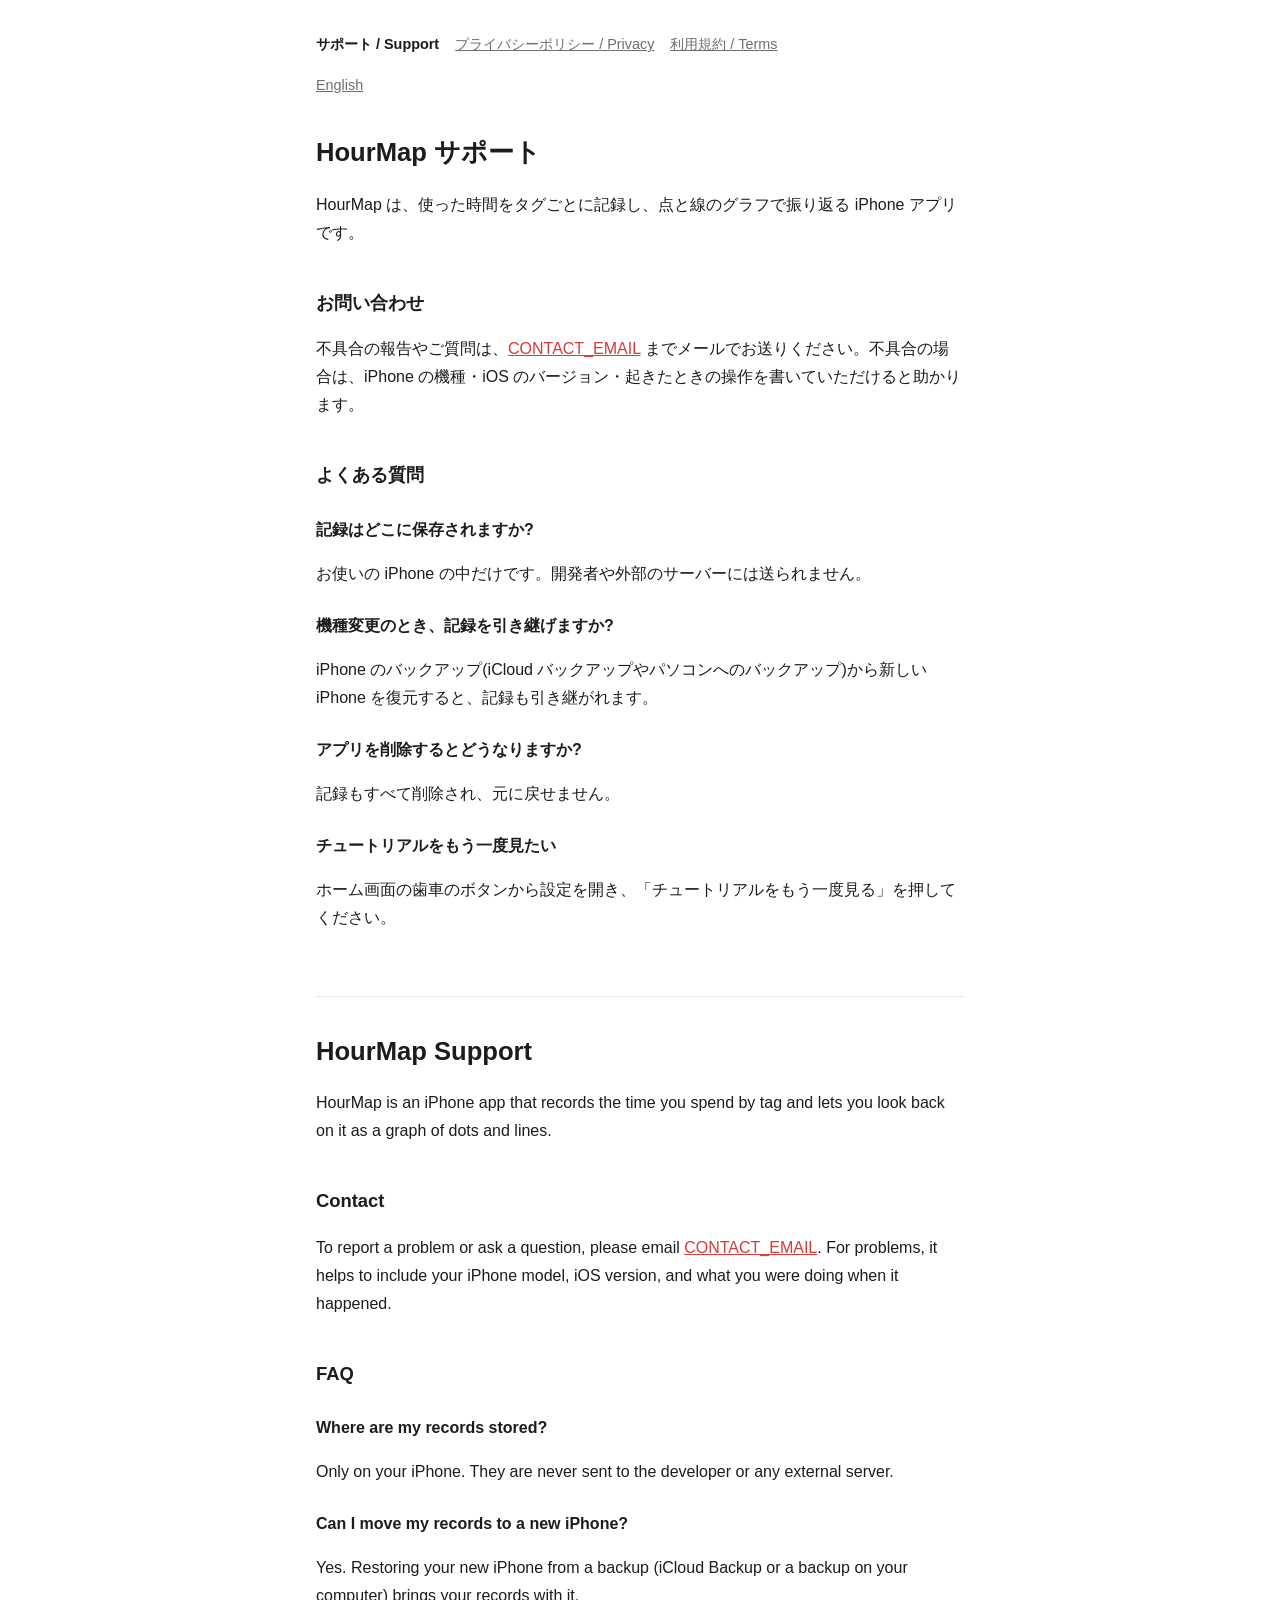
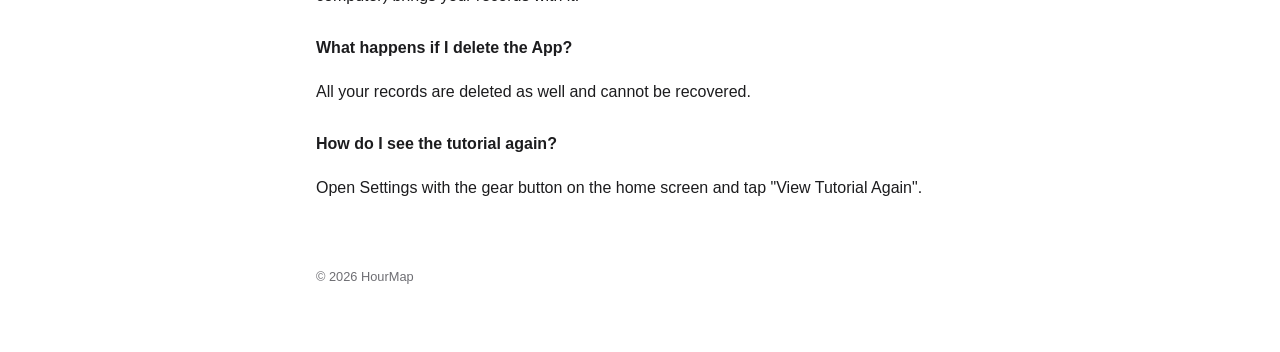
==== index.html @ 2efade86 "Draft the support, privacy policy, and terms pages in Japanese and English" ====
<!doctype html>
<html lang="ja">
<head>
  <meta charset="utf-8">
  <meta name="viewport" content="width=device-width, initial-scale=1">
  <title>HourMap サポート</title>
  <link rel="stylesheet" href="style.css">
</head>
<body>
<main>
  <nav>
    <a href="./" aria-current="page">サポート / Support</a>
    <a href="privacy.html">プライバシーポリシー / Privacy</a>
    <a href="terms.html">利用規約 / Terms</a>
  </nav>
  <p class="lang"><a href="#en">English</a></p>

  <section lang="ja">
    <h1>HourMap サポート</h1>
    <p>HourMap は、使った時間をタグごとに記録し、点と線のグラフで振り返る iPhone アプリです。</p>

    <h2>お問い合わせ</h2>
    <p>不具合の報告やご質問は、<a href="mailto:CONTACT_EMAIL">CONTACT_EMAIL</a> までメールでお送りください。不具合の場合は、iPhone の機種・iOS のバージョン・起きたときの操作を書いていただけると助かります。</p>

    <h2>よくある質問</h2>
    <h3>記録はどこに保存されますか?</h3>
    <p>お使いの iPhone の中だけです。開発者や外部のサーバーには送られません。</p>

    <h3>機種変更のとき、記録を引き継げますか?</h3>
    <p>iPhone のバックアップ(iCloud バックアップやパソコンへのバックアップ)から新しい iPhone を復元すると、記録も引き継がれます。</p>

    <h3>アプリを削除するとどうなりますか?</h3>
    <p>記録もすべて削除され、元に戻せません。</p>

    <h3>チュートリアルをもう一度見たい</h3>
    <p>ホーム画面の歯車のボタンから設定を開き、「チュートリアルをもう一度見る」を押してください。</p>
  </section>

  <section lang="en" class="en" id="en">
    <h1>HourMap Support</h1>
    <p>HourMap is an iPhone app that records the time you spend by tag and lets you look back on it as a graph of dots and lines.</p>

    <h2>Contact</h2>
    <p>To report a problem or ask a question, please email <a href="mailto:CONTACT_EMAIL">CONTACT_EMAIL</a>. For problems, it helps to include your iPhone model, iOS version, and what you were doing when it happened.</p>

    <h2>FAQ</h2>
    <h3>Where are my records stored?</h3>
    <p>Only on your iPhone. They are never sent to the developer or any external server.</p>

    <h3>Can I move my records to a new iPhone?</h3>
    <p>Yes. Restoring your new iPhone from a backup (iCloud Backup or a backup on your computer) brings your records with it.</p>

    <h3>What happens if I delete the App?</h3>
    <p>All your records are deleted as well and cannot be recovered.</p>

    <h3>How do I see the tutorial again?</h3>
    <p>Open Settings with the gear button on the home screen and tap "View Tutorial Again".</p>
  </section>

  <footer>© 2026 HourMap</footer>
</main>
</body>
</html>
---- style.css ----
:root {
  --bg: #ffffff;
  --text: #1c1c1e;
  --muted: #6e6e73;
  --line: #e5e5ea;
  --accent: #d93a3a;
}

@media (prefers-color-scheme: dark) {
  :root {
    --bg: #000000;
    --text: #f2f2f7;
    --muted: #98989d;
    --line: #2c2c2e;
    --accent: #ff6b6b;
  }
}

* { box-sizing: border-box; }

body {
  margin: 0;
  background: var(--bg);
  color: var(--text);
  font-family: -apple-system, BlinkMacSystemFont, "Hiragino Sans", "Helvetica Neue", sans-serif;
  line-height: 1.75;
  -webkit-text-size-adjust: 100%;
}

main {
  max-width: 680px;
  margin: 0 auto;
  padding: 32px 16px 64px;
}

nav {
  display: flex;
  gap: 16px;
  flex-wrap: wrap;
  font-size: 0.9rem;
  margin-bottom: 32px;
}

nav a, .lang a { color: var(--muted); }
nav a[aria-current="page"] { color: var(--text); font-weight: 600; text-decoration: none; }

.lang { font-size: 0.9rem; margin: -16px 0 32px; }

h1 { font-size: 1.6rem; margin: 0 0 4px; }
h2 { font-size: 1.15rem; margin: 40px 0 8px; }
h3 { font-size: 1rem; margin: 24px 0 4px; }

.updated { color: var(--muted); font-size: 0.85rem; margin: 0 0 24px; }

a { color: var(--accent); }

section.en {
  border-top: 1px solid var(--line);
  margin-top: 64px;
  padding-top: 32px;
}

footer {
  color: var(--muted);
  font-size: 0.8rem;
  margin-top: 64px;
}
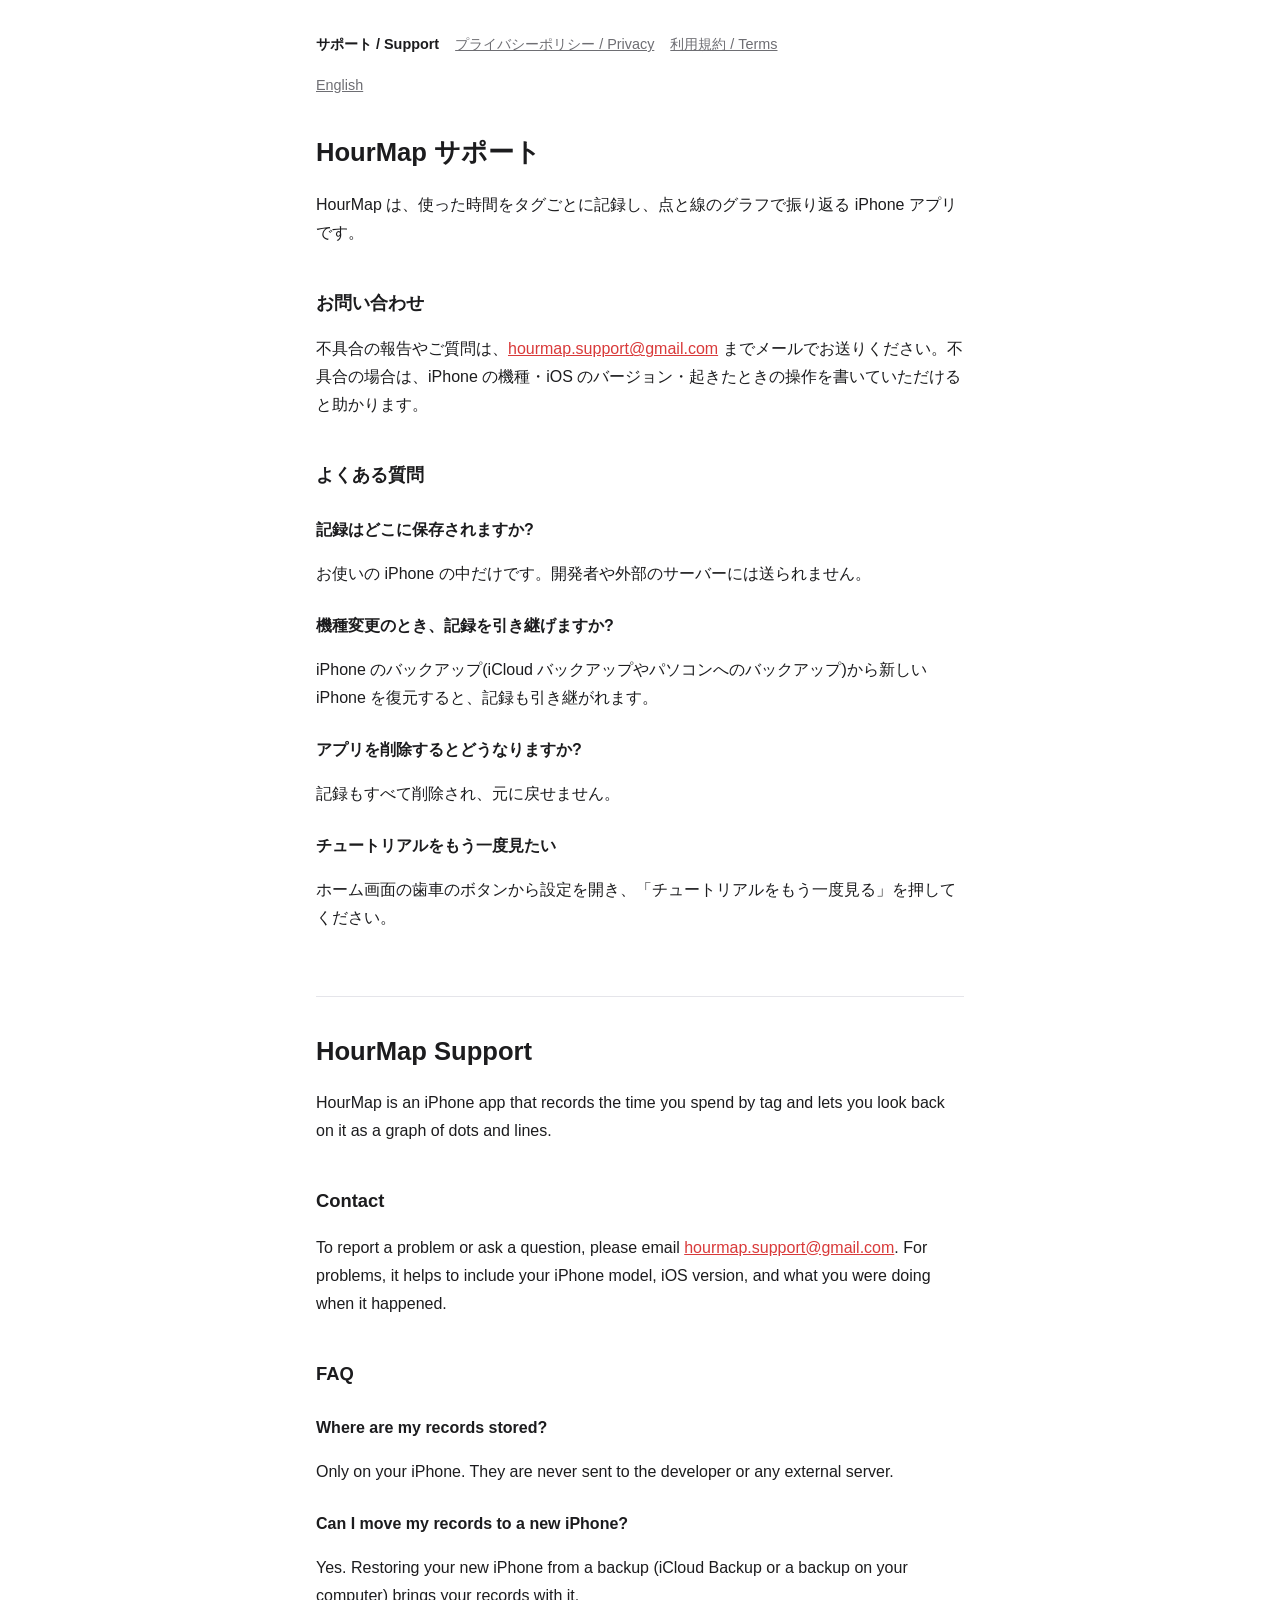
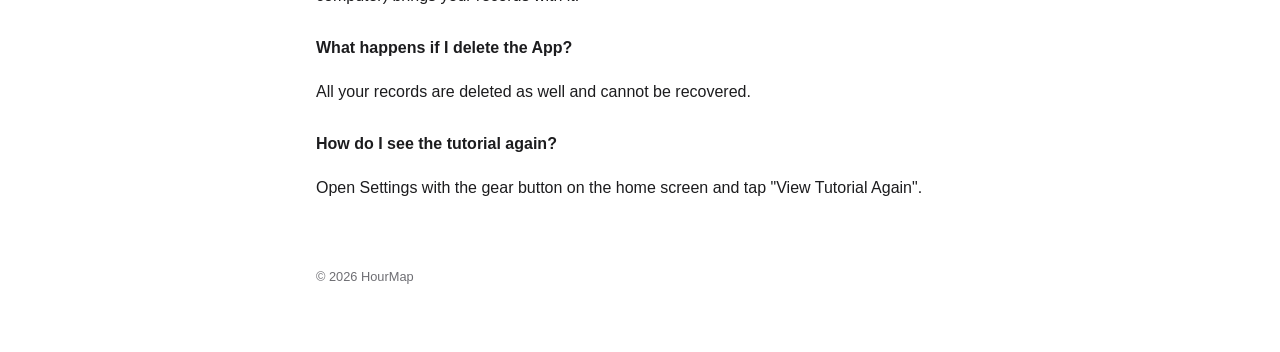
==== commit 278201d2: "Link the support page by file name and fill in the contact email" ====
--- a/index.html
+++ b/index.html
@@ -9,7 +9,7 @@
 <body>
 <main>
   <nav>
-    <a href="./" aria-current="page">サポート / Support</a>
+    <a href="index.html" aria-current="page">サポート / Support</a>
     <a href="privacy.html">プライバシーポリシー / Privacy</a>
     <a href="terms.html">利用規約 / Terms</a>
   </nav>
@@ -20,7 +20,7 @@
     <p>HourMap は、使った時間をタグごとに記録し、点と線のグラフで振り返る iPhone アプリです。</p>
 
     <h2>お問い合わせ</h2>
-    <p>不具合の報告やご質問は、<a href="mailto:CONTACT_EMAIL">CONTACT_EMAIL</a> までメールでお送りください。不具合の場合は、iPhone の機種・iOS のバージョン・起きたときの操作を書いていただけると助かります。</p>
+    <p>不具合の報告やご質問は、<a href="mailto:hourmap.support@gmail.com">hourmap.support@gmail.com</a> までメールでお送りください。不具合の場合は、iPhone の機種・iOS のバージョン・起きたときの操作を書いていただけると助かります。</p>
 
     <h2>よくある質問</h2>
     <h3>記録はどこに保存されますか?</h3>
@@ -41,7 +41,7 @@
     <p>HourMap is an iPhone app that records the time you spend by tag and lets you look back on it as a graph of dots and lines.</p>
 
     <h2>Contact</h2>
-    <p>To report a problem or ask a question, please email <a href="mailto:CONTACT_EMAIL">CONTACT_EMAIL</a>. For problems, it helps to include your iPhone model, iOS version, and what you were doing when it happened.</p>
+    <p>To report a problem or ask a question, please email <a href="mailto:hourmap.support@gmail.com">hourmap.support@gmail.com</a>. For problems, it helps to include your iPhone model, iOS version, and what you were doing when it happened.</p>
 
     <h2>FAQ</h2>
     <h3>Where are my records stored?</h3>
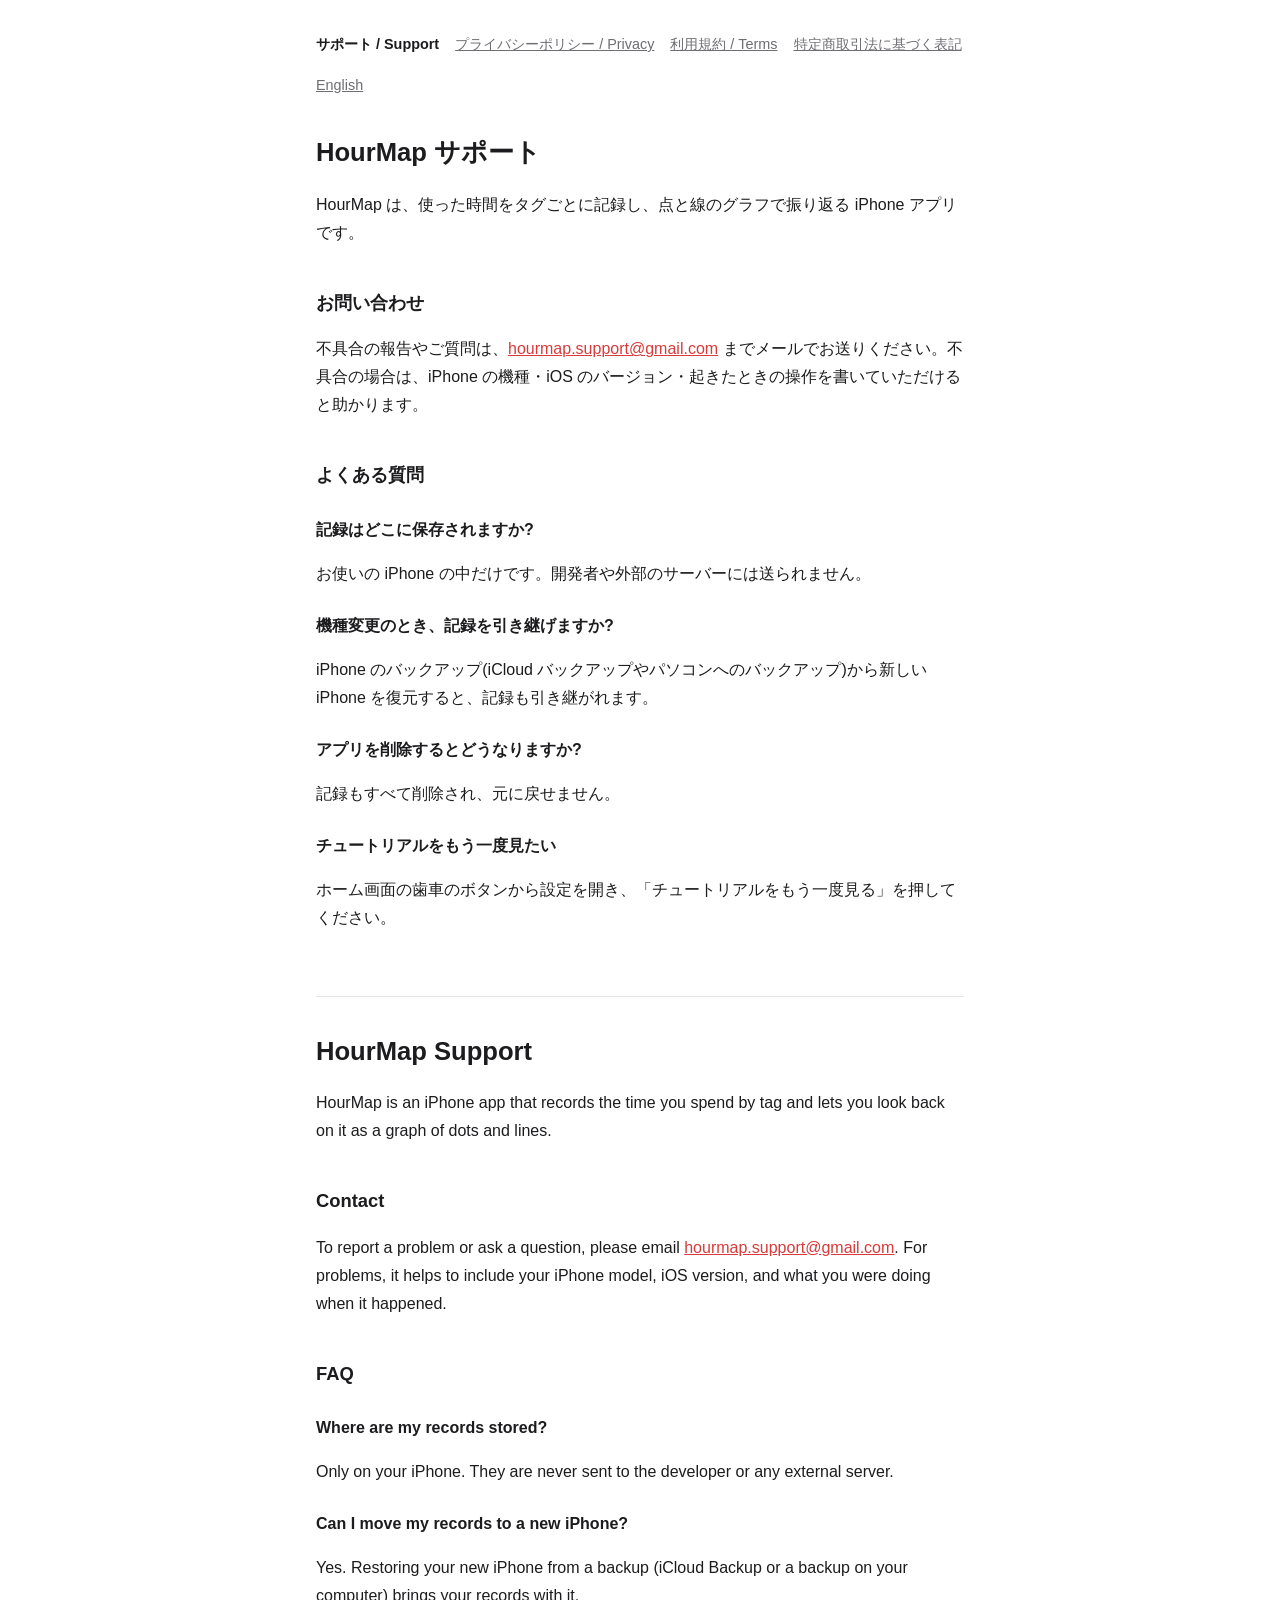
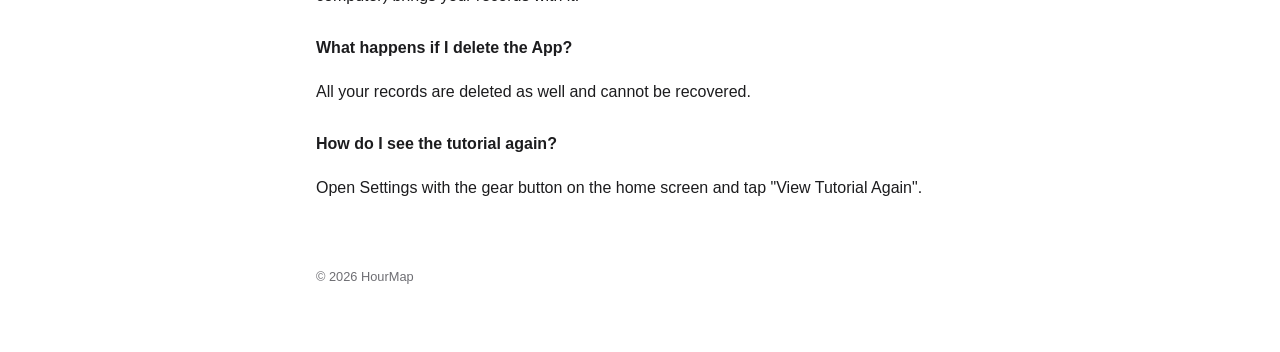
==== commit a584d011: "Add the page required by the Act on Specified Commercial Transactions and link it from every page" ====
--- a/index.html
+++ b/index.html
@@ -12,6 +12,7 @@
     <a href="index.html" aria-current="page">サポート / Support</a>
     <a href="privacy.html">プライバシーポリシー / Privacy</a>
     <a href="terms.html">利用規約 / Terms</a>
+    <a href="legal.html">特定商取引法に基づく表記</a>
   </nav>
   <p class="lang"><a href="#en">English</a></p>
 
--- a/style.css
+++ b/style.css
@@ -65,3 +65,8 @@
   font-size: 0.8rem;
   margin-top: 64px;
 }
+
+/* Label/value list on the legal page */
+dl.facts { margin: 0; }
+dl.facts dt { font-weight: 600; margin-top: 20px; }
+dl.facts dd { margin: 2px 0 0; padding-bottom: 20px; border-bottom: 1px solid var(--line); }
